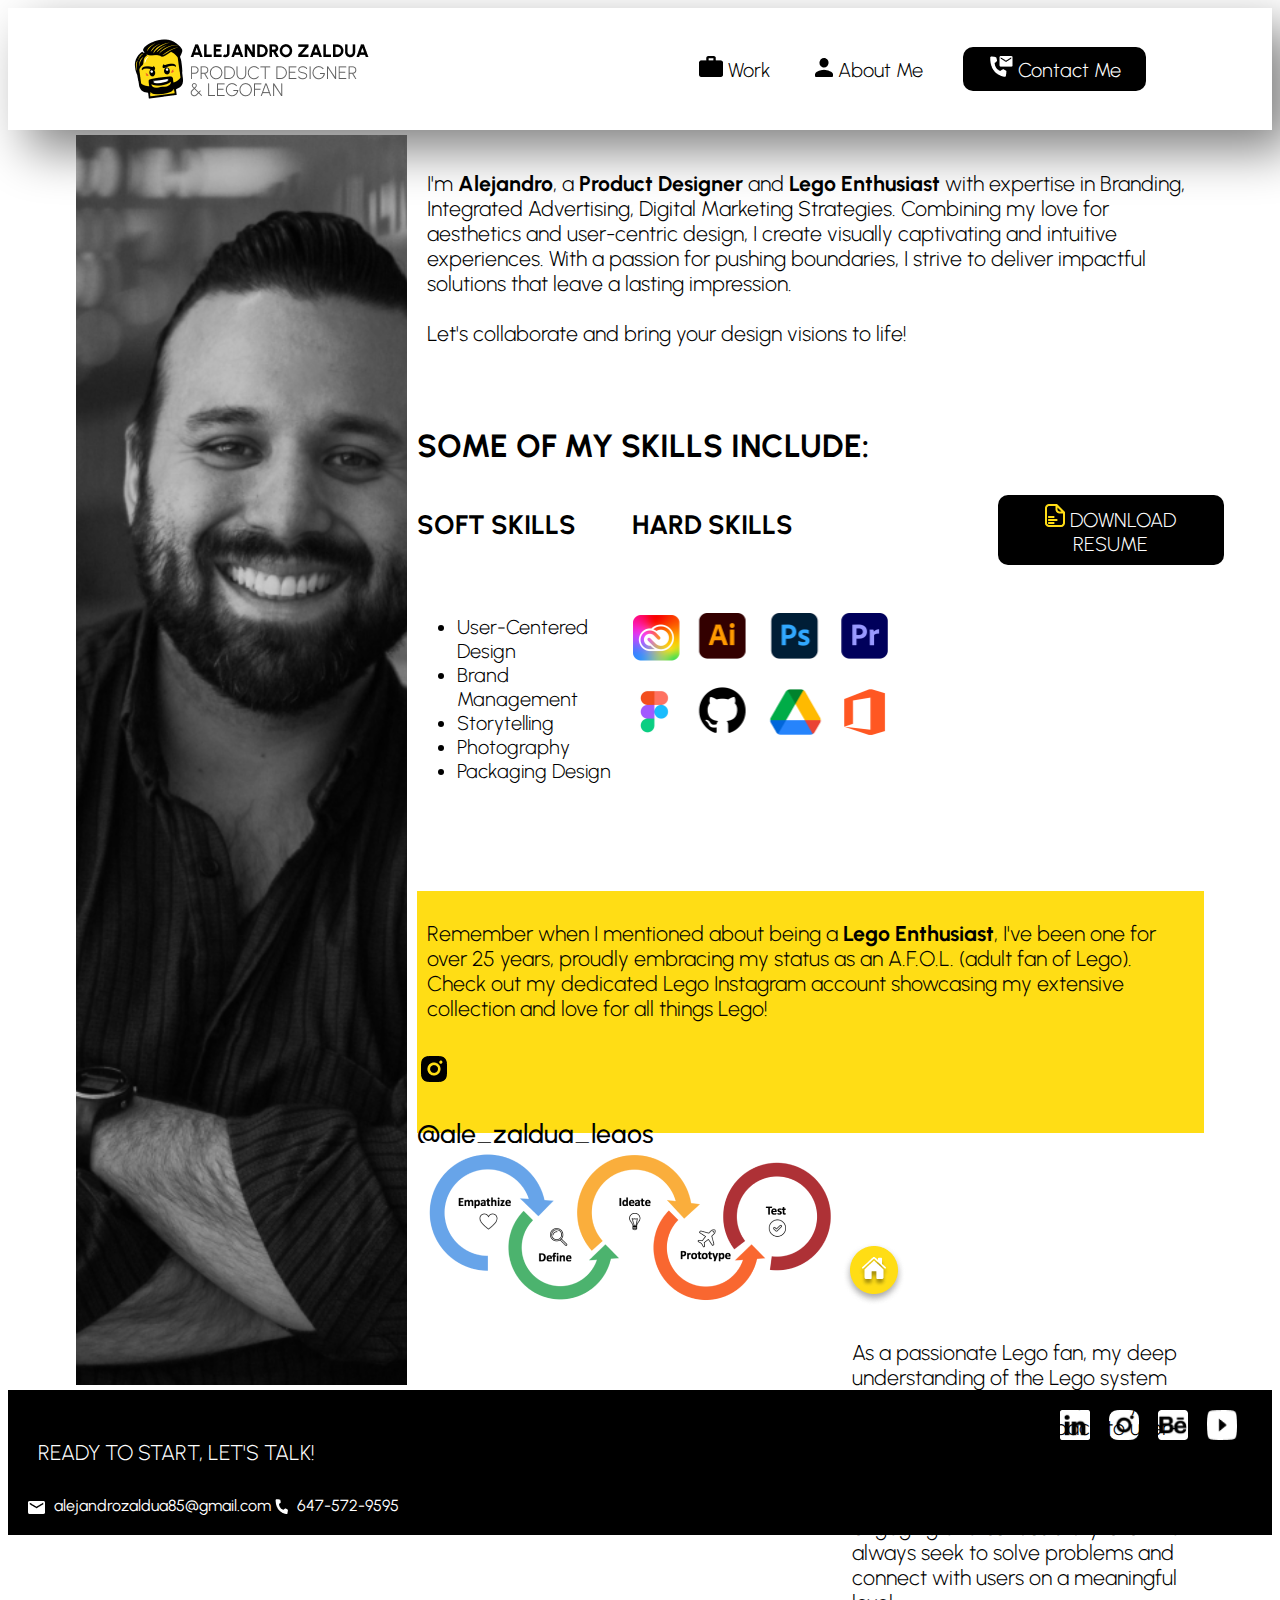
==== index.html @ 70717969 "new changes" ====
<!DOCTYPE html>
<html>
    <head>
        <title>Alejandro Zaldua Portfolio</title>
        <link href="css/style.css" rel="stylesheet" type="text/css">
 </head>
<body>
    <!-- NavBar HTML -->
    <header>
        <img class="logo" src="images/logoazf.png" alt="Alejandro Zaldua Logo">
        <nav>
            <ul class="navlinks">
                <li class="navlinks"><a href="#"><img src="images/briefcase.png" alt="Work Icon"> Work</a></li>
                <li class="navlinks"><a href="#"><img src="images/user.png" alt="About Me Icon"> About Me</a></li>
            </ul>
        </nav>
        <a class="navlinks" href="#"><button><img src="images/contact-us.png" alt="Contact Me Icon">  Contact Me</button></a>
    </header>

<!-- body HTML -->

    <section id="aleGrid">
        <div id="heroImg" class="aleGridArea">
        </div>
        <div id="topContent" class="aleGridArea"><p>I'm <span style="font-weight:bold">Alejandro</span>, a <span style="font-weight:bold">Product Designer</span> and <span style="font-weight:bold">Lego Enthusiast</span> with expertise in Branding, Integrated Advertising, Digital Marketing Strategies. Combining my love for aesthetics and user-centric design, I  create visually captivating and intuitive experiences. With a passion for pushing boundaries, I strive to deliver impactful solutions that leave a lasting impression.
        <br></br>Let's collaborate and bring your design visions to life!</p>
        </div>
        <div id="skills" class="aleGridArea">
            <div id="mySkills"><h1 id="title">SOME OF MY SKILLS INCLUDE:</h1>
            </div>
            <div id="innerGrid">
            <div><h2 id="softSkills">SOFT SKILLS</h2>
                <ul class="list">
                    <br></br>
                    <li>User-Centered Design</li>
                    <li>Brand Management</li>
                    <li>Storytelling</li>
                    <li>Photography</li>
                    <li>Packaging Design</li></ul>
            </div> 
            <div><h2 id="hardSkills">HARD SKILLS</h2>
                <img class="appIcons" src="images/hard-skills-icons.png">  
            </div>
            <div class="resume">
                <a class="resume" href="#"><button><img src="images/resume.png" alt="resume link"> DOWNLOAD RESUME</button></a></div>
            </div>
        </div>
        <div id="lego" class="aleGridArea">
            <div class="legoContent">
                <p> Remember when I mentioned about being a <span style="font-weight:bold">Lego Enthusiast</span>, I've been one for over 25 years, proudly embracing my status as an A.F.O.L. (adult fan of Lego). Check out my dedicated Lego Instagram account showcasing my extensive collection and love for all things Lego!</p></div>
                <div class="instalogoLink"><img src="images/InstagramBlack.png" alt="instagram logo">
                    <h3 id="instablack">@ale_zaldua_legos</h3></div>    
        </div>
        <div id="designThinking" class="aleGridArea">
            <div><img class="dT" src="images/design-thinking.png" alt="design thinking"></div>
             <p>As a passionate Lego fan, my deep understanding of the Lego system and attention to detail naturally translate into my approach to user-centered design.
             Drawing inspiration from Lego's emphasis on creativity and play, I becamea intuitive, engaging and curious storyteller that always seek to solve problems and connect with users on a meaningful level.</p>
             <div class="homeButton"><img src="images/Home_Button.png" alt="home button"></div>
        </div>

    </section>
    <footer>
        <div class="left-side">
          <p class="footerTitle">READY TO START, LET'S TALK!</p>
          <div class="contact-info">
            <img src="images/email.png" alt="Email" />
            <span>alejandrozaldua85@gmail.com</span>
            <img src="images/phone.png" alt="Phone" />
            <span>647-572-9595</span>
          </div>
        </div>
        <div class="right-side">
          <a href="https://www.linkedin.com"><img src="images/Linkedin.png" alt="LinkedIn" /></a>
          <a href="https://www.instagram.com"><img src="images/instagram.png" alt="Instagram" /></a>
          <a href="https://www.behance.net"><img src="images/behance.png" alt="Behance" /></a>
          <a href="https://www.youtube.com"><img src="images/youtube.png" alt="YouTube" /></a>
        </div>
      </footer>
</body>
</html>
---- css/style.css ----
@import url('https://fonts.googleapis.com/css2?family=Urbanist:wght@300;500;700&display=swap');

/* Nav Bar CSS */
* {
  box-sizing: border-box;
}

li, a, button {
  font-family: "Urbanist", sans-serif;
  font-weight: 300;
  font-size: 20px;
  color: black;
  text-decoration: none;
}

header {
  display: flex;
  justify-content: flex-end;
  align-items: center;
  padding: 30px 10%;
  background-color: rgb(255, 255, 255);
  box-shadow: 20px 20px 50px grey;
}

.logo {
  cursor: pointer;
  margin-right: auto;
}
.navlinks {
  list-style: none;  
}
.navlinks li {
  display: inline-block;
  padding: 0px 20px;
}

button {
  margin-left: 20px;
  padding: 9px 25px;
  background-color: rgb(0, 0, 0);
  color: white;
  border: none;
  border-radius: 10px;
}

/* Body CSS */

#aleGrid {
  margin: 0px 5%;
  display: grid;
  min-height: 500px;
  height: 140vh;
  grid-template-rows: 20% 40% 20% 20%;
  grid-template-columns: 30% 70%;
  grid-template-areas:
  "heroImg topContent topContent topContent"
  "heroImg skills skills skills"
  "heroImg lego lego lego"
  "heroImg designThinking designThinking designThinking";
}
.aleGridArea {
  background-position: center;
  background-size: cover;
  margin: 5px;
  cursor: pointer;
  display: grid;
  justify-content: space-around;
  align-items: flex-end;
  position: relative;
}

#heroImg {
  grid-area: heroImg;
  background-image: url("../images/Alejandro-Hero.png");
  background-repeat: no-repeat;
}
#topContent {
  grid-area: topContent;
  font-family: "Urbanist", sans-serif;
}
#skills {
  grid-area: skills;
  justify-content: space-around;
  align-items: flex-end;
}
#lego {
  grid-area: lego;
  background-color: #FFDD15;
}
#designThinking p {
  grid-area: designThinking;
  display: inline;
}
#footer {
  grid-area: footer;
  display: grid;
  background-color: #3b3b3b;
  padding: 10px;
  justify-content: space-between;
  align-items: end;
  font-family: "Urbanist", sans-serif;
}

p {
  font-family: "Urbanist", sans-serif;
  font-weight: 300;
  padding: 10px;
  font-size: 16pt;
  margin-top: 20px;
}
#innerGrid {
  display: grid;
  grid-template-rows: 1fr 1fr;
  grid-template-columns: 1fr 1fr 1fr;
}
#inner-grid > div {
  background: salmon;
  padding: 8px;
} 
#title {
  font-size: 24pt;
  font-family: "Urbanist", sans-serif;
  font-weight: 700;
  display: inline-grid;
  margin-top: 40px;
}
#softSkills {
  font-size: 20pt;
  font-family: "Urbanist", sans-serif;
  font-weight: 700;
  display: inline-grid;
}
#hardSkills {
  font-size: 20pt;
  font-family: "Urbanist", sans-serif;
  font-weight: 700;
  display: inline-grid;
}
.appIcons {
  width: 256px;
  height: 128px;
  margin-top: 50px;
  margin-bottom: 50px;
}

.resume {
  margin-left: 20px;
  padding: 9px 25px;
  color: white;
  border: none;
  border-radius: 10px;
}
#instalogoLink {
  display:inline-block;
}
#instablack {
  font-size: 20pt;
  font-family: "Urbanist", sans-serif;
  font-weight: 500;
  justify-content: space-around;
}
.dT {
  justify-content: left;
  align-items: start;
}

footer {
  background-color: black;
  color: white;
  padding: 20px;
  display: flex;
  justify-content: space-between;
}


.left-side {
  margin: 0;
  font-family: "Urbanist", sans-serif;
  color: white;
  justify-content: left;
}

.left-side img, .right-side img {
  margin-right: 5px;
  vertical-align: middle;
}

.right-side a {
  margin-right: 10px;
  justify-content: right;
}

.right-side img {
  width: 30px;
  height: 30px;
  justify-content: right;
}
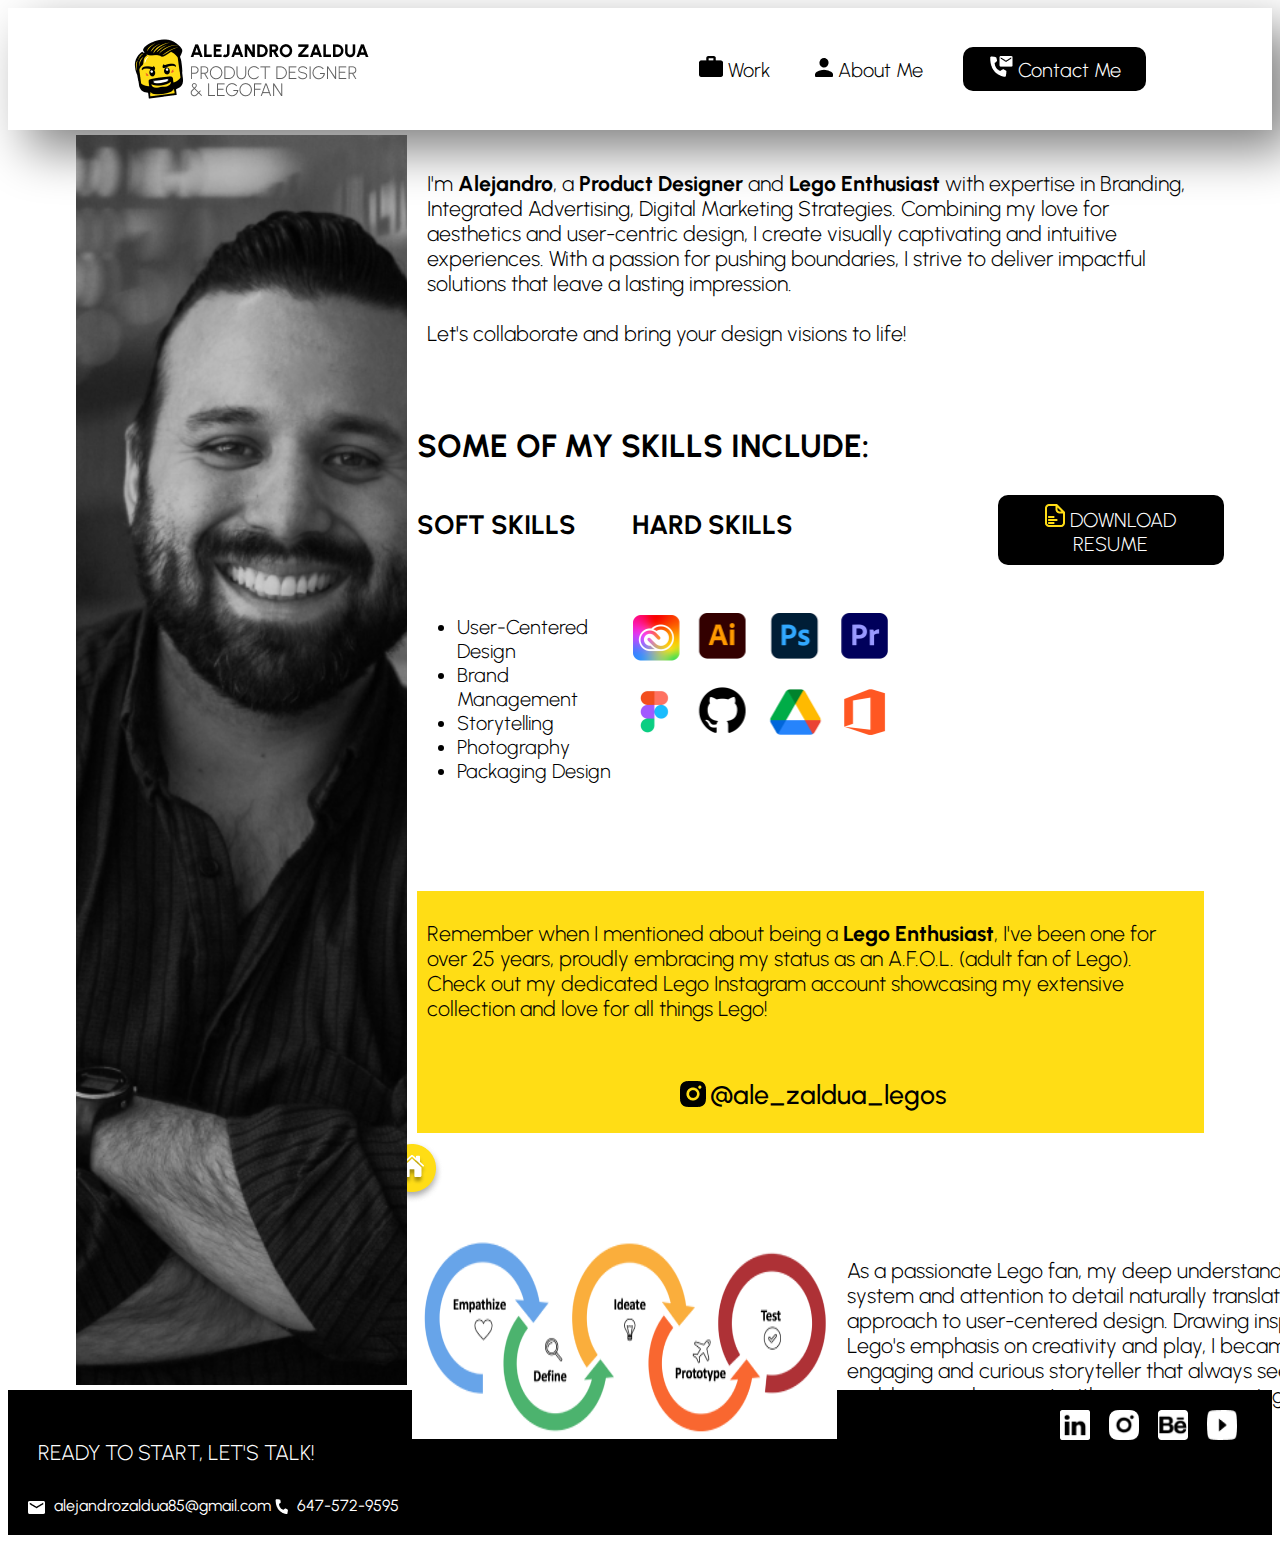
==== commit 9bd78859: "DT changes" ====
--- a/index.html
+++ b/index.html
@@ -51,12 +51,14 @@
                 <div class="instalogoLink"><img src="images/InstagramBlack.png" alt="instagram logo">
                     <h3 id="instablack">@ale_zaldua_legos</h3></div>    
         </div>
-        <div id="designThinking" class="aleGridArea">
-            <div><img class="dT" src="images/design-thinking.png" alt="design thinking"></div>
+        <div  class="box">
+            <div id="designThinking">
+                <img class="dT" src="images/design-thinking.png" alt="design thinking">
              <p>As a passionate Lego fan, my deep understanding of the Lego system and attention to detail naturally translate into my approach to user-centered design.
              Drawing inspiration from Lego's emphasis on creativity and play, I becamea intuitive, engaging and curious storyteller that always seek to solve problems and connect with users on a meaningful level.</p>
-             <div class="homeButton"><img src="images/Home_Button.png" alt="home button"></div>
-        </div>
+            </div>
+            <div class="homeButton"><img src="images/Home_Button.png" alt="home button"></div>
+        </div> 
 
     </section>
     <footer>
--- a/css/style.css
+++ b/css/style.css
@@ -87,9 +87,9 @@
   grid-area: lego;
   background-color: #FFDD15;
 }
-#designThinking p {
+#designThinking {
   grid-area: designThinking;
-  display: inline;
+  display: flex;
 }
 #footer {
   grid-area: footer;
@@ -150,18 +150,35 @@
   border: none;
   border-radius: 10px;
 }
-#instalogoLink {
-  display:inline-block;
+.instalogoLink {
+  align-items: center;
+  display: flex;
+  justify-content: center;
 }
 #instablack {
   font-size: 20pt;
   font-family: "Urbanist", sans-serif;
   font-weight: 500;
-  justify-content: space-around;
+}
+.box {
+  display: grid;
+  grid-template-rows: 1fr 1fr;
+  grid-template-columns: 1fr ;
+  grid-template-areas:
+  "stuff stuff"
+  "home home";
 }
 .dT {
   justify-content: left;
   align-items: start;
+  grid-area: stuff;
+}
+.homeButton{
+  align-items: center;
+  display: flex;
+  justify-content: center;
+  padding-bottom: 24px;
+  grid-area: home;
 }
 
 footer {
@@ -195,4 +212,3 @@
   height: 30px;
   justify-content: right;
 }
-
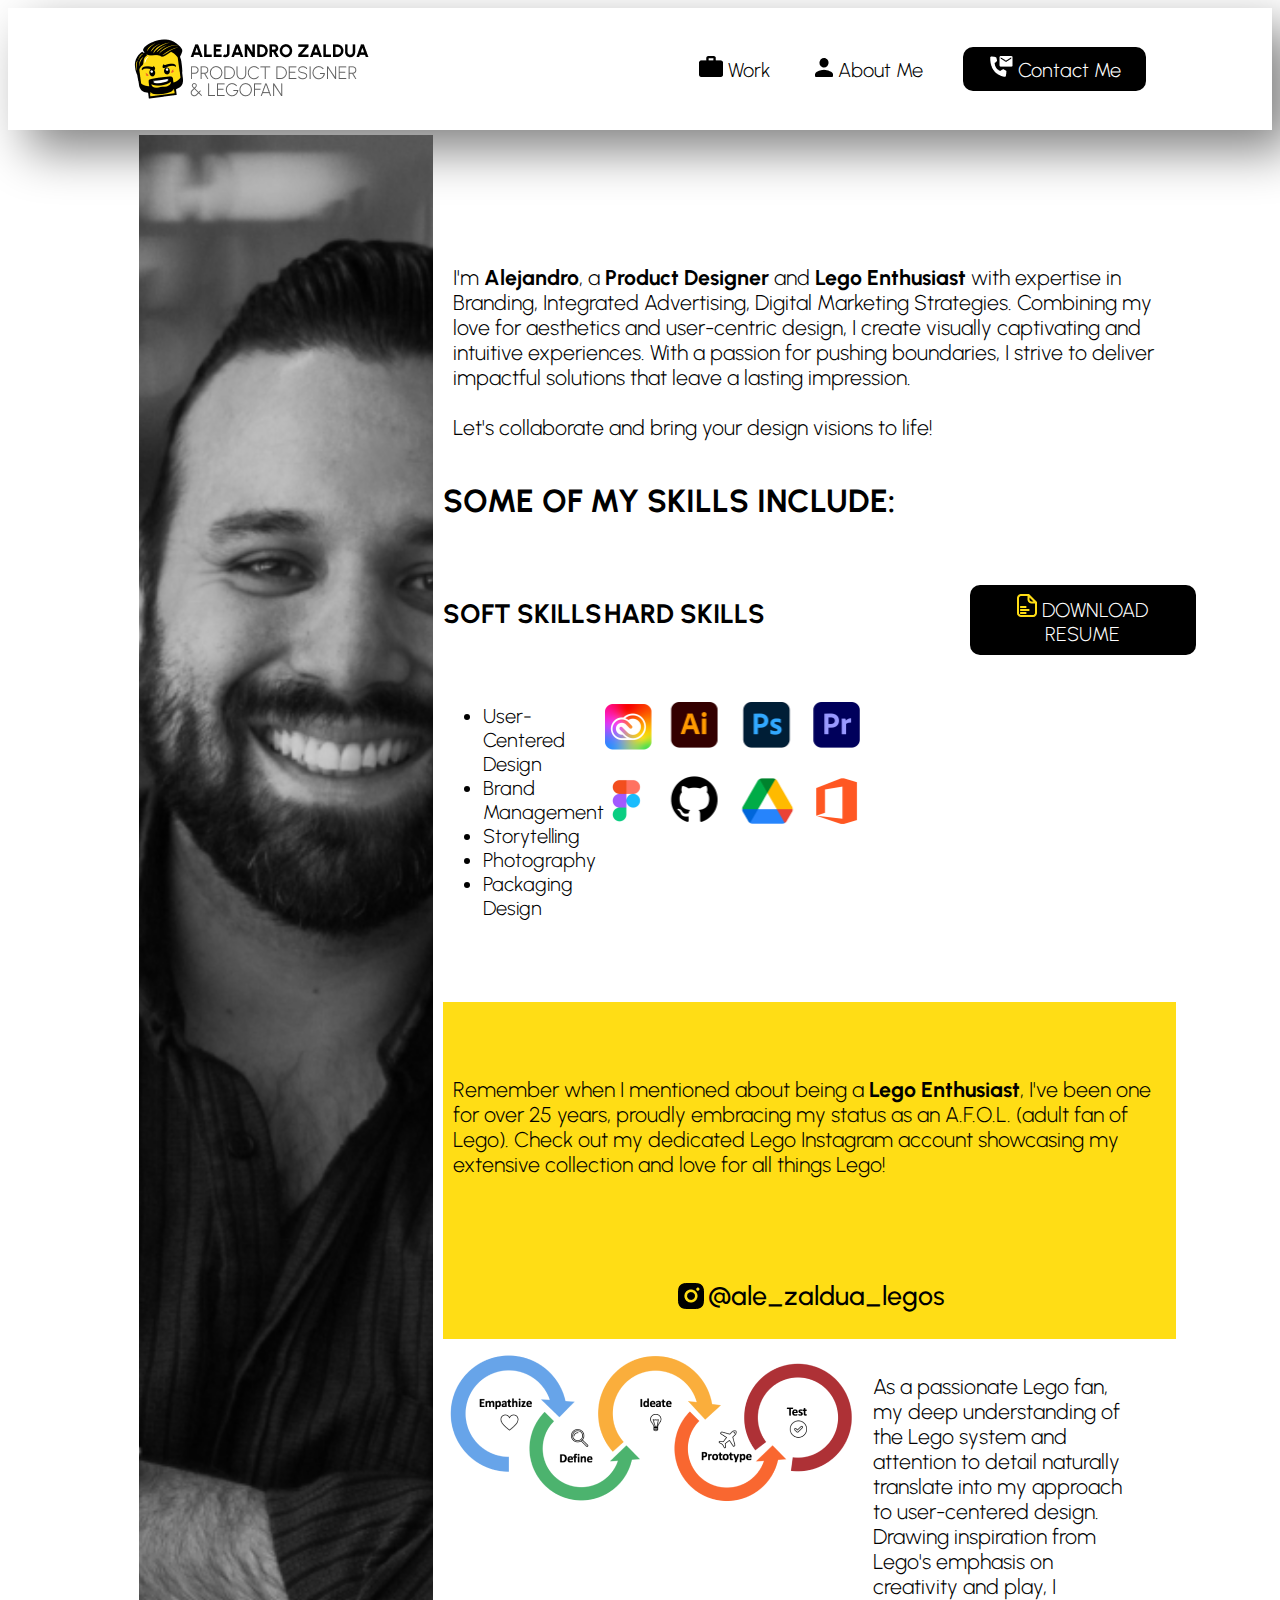
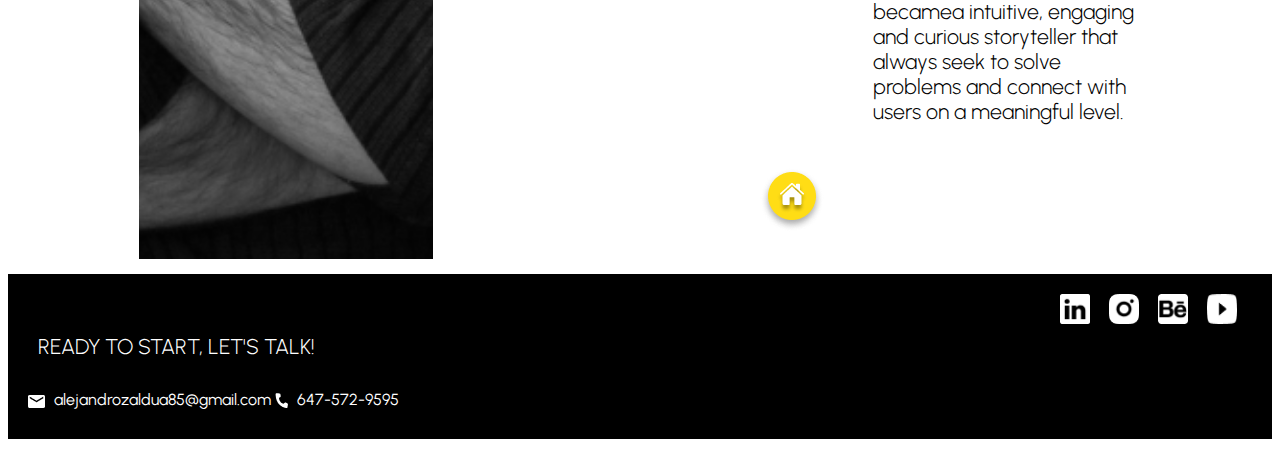
==== commit fa49b33c: "latest changes 07-20" ====
--- a/index.html
+++ b/index.html
@@ -29,7 +29,7 @@
             <div id="mySkills"><h1 id="title">SOME OF MY SKILLS INCLUDE:</h1>
             </div>
             <div id="innerGrid">
-            <div><h2 id="softSkills">SOFT SKILLS</h2>
+            <div><h2 id="softSkills">  SOFT SKILLS</h2>
                 <ul class="list">
                     <br></br>
                     <li>User-Centered Design</li>
--- a/css/style.css
+++ b/css/style.css
@@ -46,11 +46,9 @@
 /* Body CSS */
 
 #aleGrid {
-  margin: 0px 5%;
-  display: grid;
-  min-height: 500px;
-  height: 140vh;
-  grid-template-rows: 20% 40% 20% 20%;
+  margin: 0px 10%;
+  display: grid;
+  grid-template-rows: 20% 30% 20% 30%;
   grid-template-columns: 30% 70%;
   grid-template-areas:
   "heroImg topContent topContent topContent"
@@ -81,23 +79,21 @@
 #skills {
   grid-area: skills;
   justify-content: space-around;
-  align-items: flex-end;
+  align-items: start;
 }
 #lego {
   grid-area: lego;
   background-color: #FFDD15;
 }
 #designThinking {
-  grid-area: designThinking;
   display: flex;
 }
 #footer {
   grid-area: footer;
   display: grid;
   background-color: #3b3b3b;
-  padding: 10px;
+  padding: 0px;
   justify-content: space-between;
-  align-items: end;
   font-family: "Urbanist", sans-serif;
 }
 
@@ -110,7 +106,7 @@
 }
 #innerGrid {
   display: grid;
-  grid-template-rows: 1fr 1fr;
+  grid-template-rows: 1fr;
   grid-template-columns: 1fr 1fr 1fr;
 }
 #inner-grid > div {
@@ -121,8 +117,8 @@
   font-size: 24pt;
   font-family: "Urbanist", sans-serif;
   font-weight: 700;
-  display: inline-grid;
-  margin-top: 40px;
+  display: inline;
+  
 }
 #softSkills {
   font-size: 20pt;
@@ -169,6 +165,7 @@
   "home home";
 }
 .dT {
+  height: fit-content;
   justify-content: left;
   align-items: start;
   grid-area: stuff;
@@ -177,8 +174,9 @@
   align-items: center;
   display: flex;
   justify-content: center;
-  padding-bottom: 24px;
+  padding-bottom: 20px;
   grid-area: home;
+  margin: -10px 0%;
 }
 
 footer {
@@ -187,21 +185,23 @@
   padding: 20px;
   display: flex;
   justify-content: space-between;
-}
-
+  margin: 10px 0%;
+}
 
 .left-side {
-  margin: 0;
+  margin: 10px 0%;
   font-family: "Urbanist", sans-serif;
   color: white;
   justify-content: left;
 }
-
 .left-side img, .right-side img {
   margin-right: 5px;
   vertical-align: middle;
 }
-
+.footerTitle {
+  justify-content: left;
+  align-items: start;
+}
 .right-side a {
   margin-right: 10px;
   justify-content: right;
@@ -211,4 +211,5 @@
   width: 30px;
   height: 30px;
   justify-content: right;
-}
+  align-items: center;
+}
